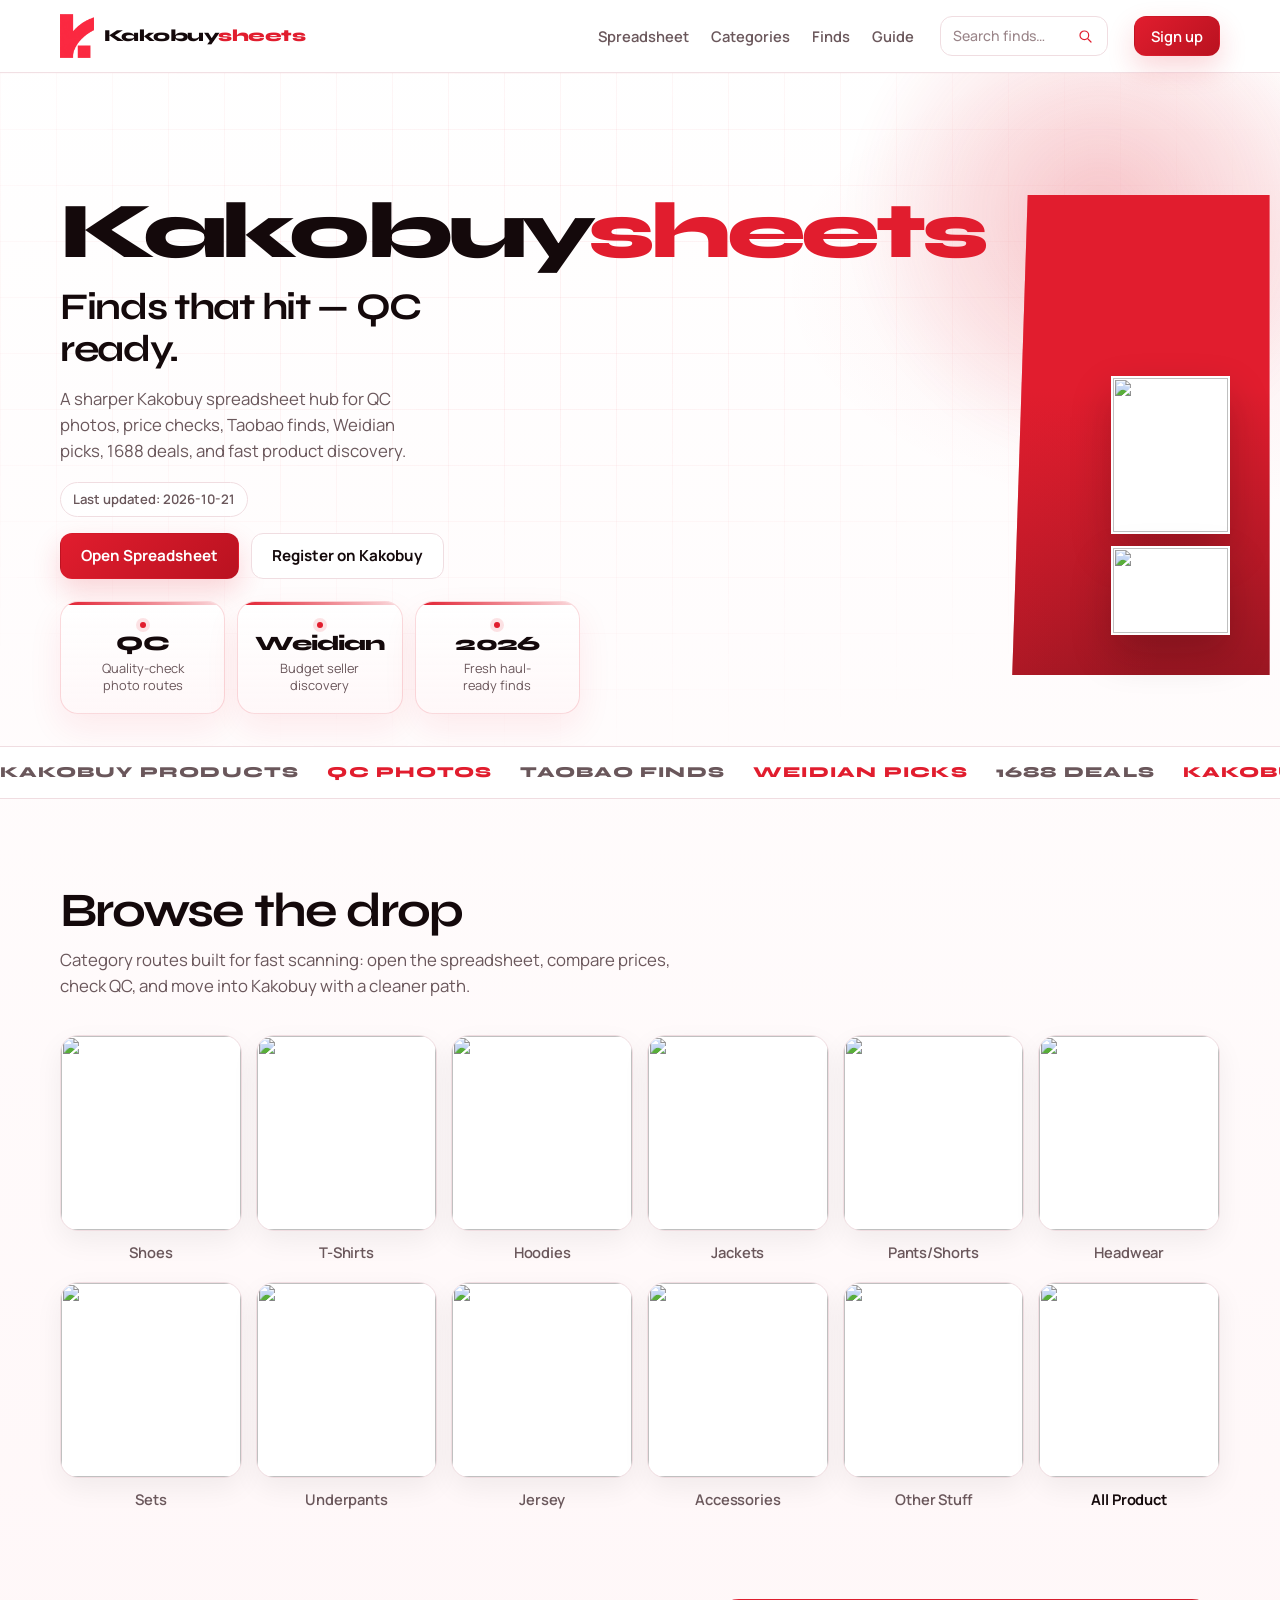
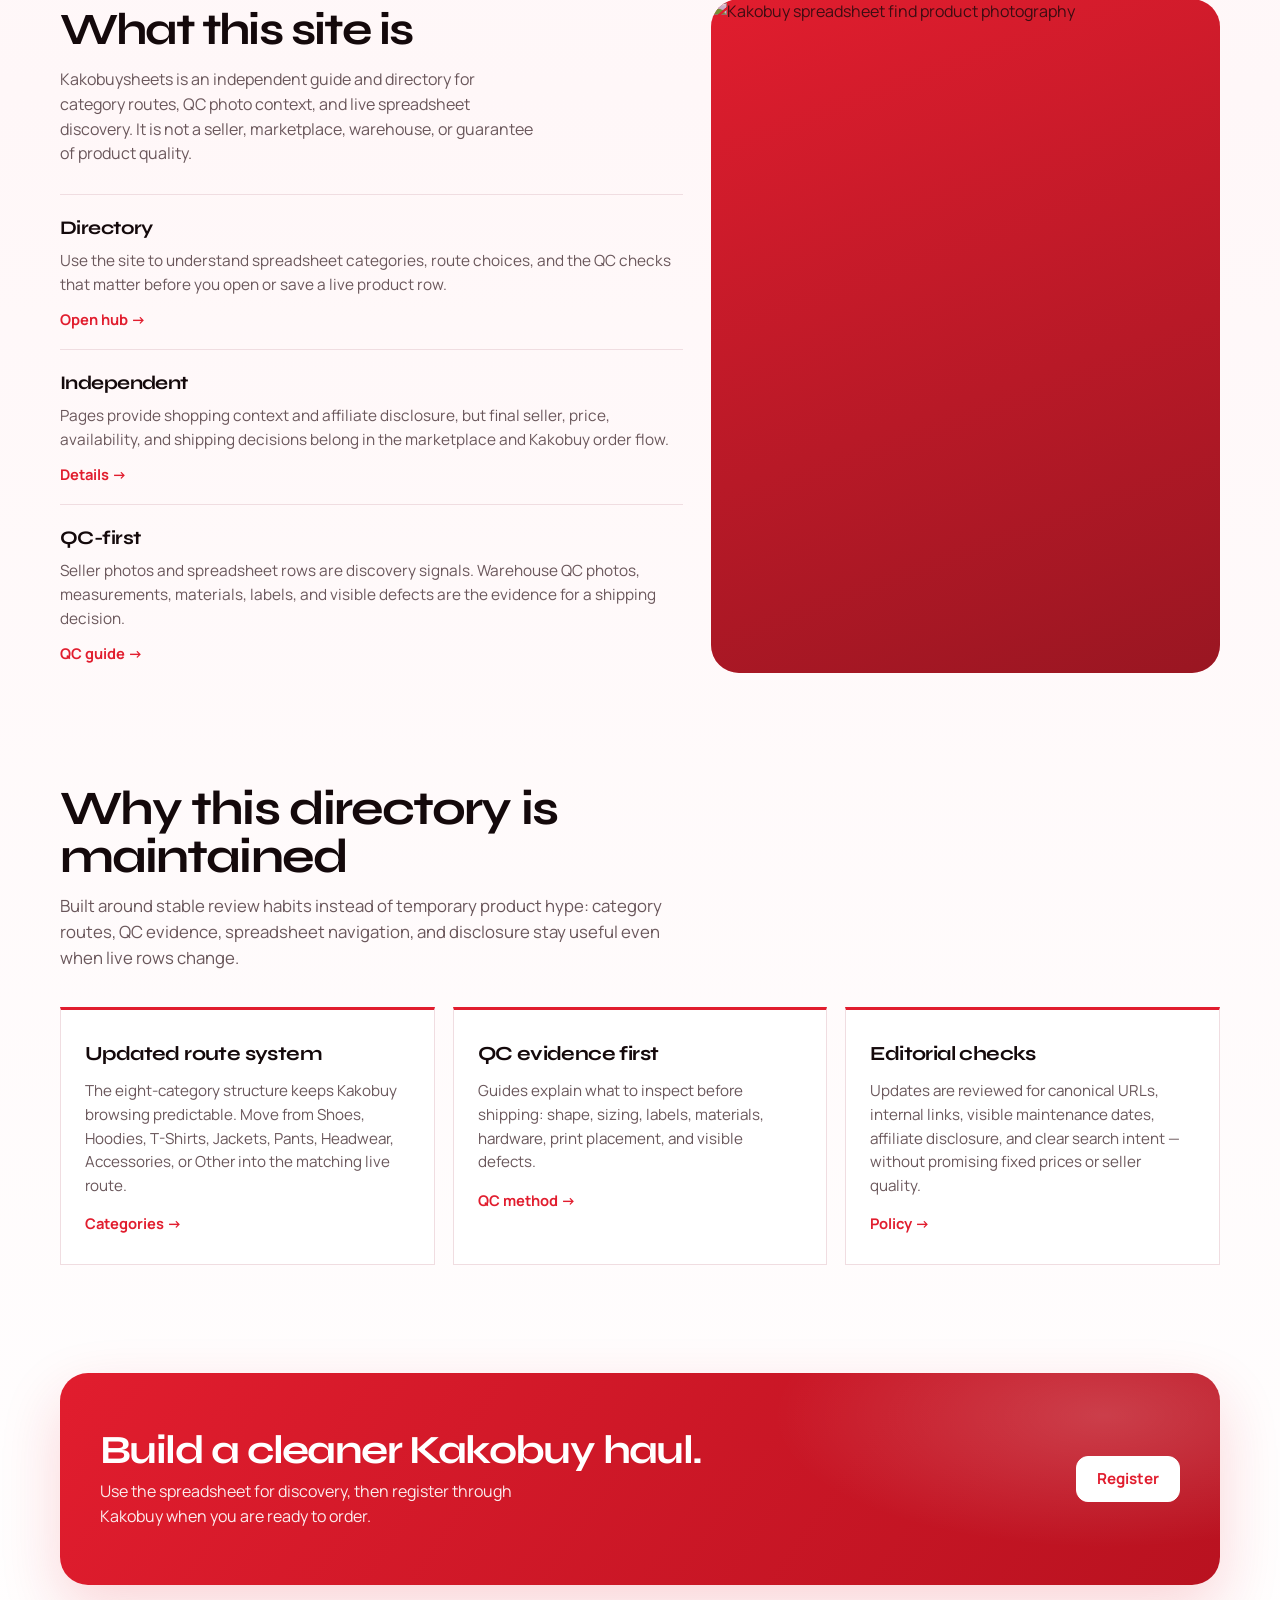
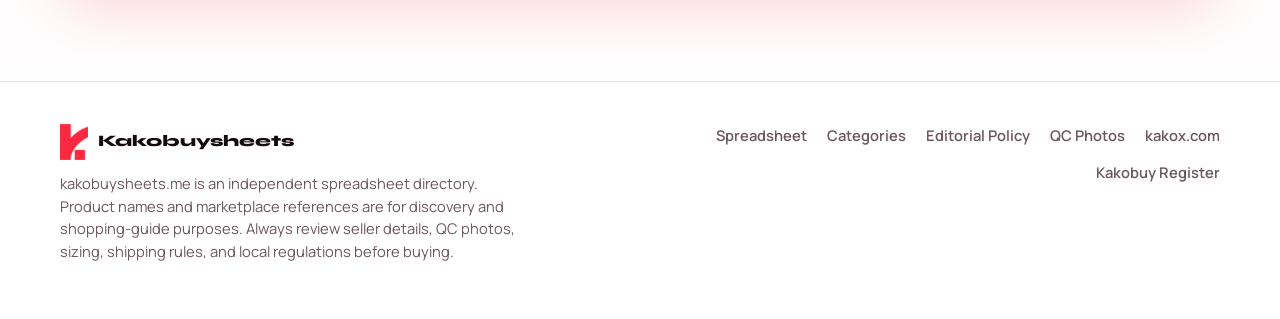
==== index.html @ ffd0eb11 "Add Kakobuysheets.me site with catalog, search, and product pages." ====
<!DOCTYPE html>
<html lang="en">
<head>
  <meta charset="UTF-8" />
  <meta name="viewport" content="width=device-width, initial-scale=1" />
  <title>Kakobuysheets | Kakobuy Spreadsheet Finds 2026</title>
  <meta name="description" content="Kakobuysheets.me — a white-and-red Kakobuy spreadsheet hub for QC photos, Taobao finds, Weidian picks, 1688 deals, and fast product discovery." />
  <meta name="robots" content="index, follow, max-image-preview:large" />
  <link rel="canonical" href="https://kakobuysheets.me/" />
  <meta property="og:type" content="website" />
  <meta property="og:site_name" content="Kakobuysheets" />
  <meta property="og:title" content="Kakobuysheets | Kakobuy Spreadsheet Finds 2026" />
  <meta property="og:description" content="Browse Kakobuy spreadsheet categories, QC photo routes, and live finds — then register on Kakobuy to order." />
  <meta property="og:url" content="https://kakobuysheets.me/" />
  <meta property="og:image" content="https://kakobuysheets.me/img/logo-k.png" />
  <meta name="twitter:card" content="summary_large_image" />
  <link rel="icon" href="img/favicon.png" type="image/png" />
  <link rel="preconnect" href="https://fonts.googleapis.com" />
  <link rel="preconnect" href="https://fonts.gstatic.com" crossorigin />
  <link href="https://fonts.googleapis.com/css2?family=Manrope:wght@400;500;600;700;800&family=Syne:wght@700;800&display=swap" rel="stylesheet" />
  <link rel="stylesheet" href="css/style.css?v=15" />
</head>
<body>
  <header class="site-header">
    <div class="wrap header-row">
      <a class="brand" href="/" aria-label="Kakobuysheets home">
        <img src="img/logo-k-transparent.png" alt="" width="34" height="44" />
        <span class="brand-name">Kakobuy<span>sheets</span></span>
      </a>
      <button class="menu-toggle" type="button" aria-label="Open menu" aria-expanded="false" id="menu-toggle">
        <span></span><span></span><span></span>
      </button>
      <nav class="nav" id="site-nav" aria-label="Primary navigation">
        <a href="finds/">Spreadsheet</a>
        <a href="#categories">Categories</a>
        <a href="finds/">Finds</a>
        <a href="guide.html">Guide</a>
                <button type="button" class="nav-search" data-open-search aria-label="Open search">
          <span class="nav-search-ph">Search finds…</span>
          <span class="nav-search-ico" aria-hidden="true">
            <svg width="16" height="16" viewBox="0 0 24 24" fill="none"><circle cx="11" cy="11" r="6.5" stroke="currentColor" stroke-width="1.8"/><path d="M16.5 16.5 21 21" stroke="currentColor" stroke-width="1.8" stroke-linecap="round"/></svg>
          </span>
        </button>
        <a class="btn btn-solid nav-cta" href="https://ikako.vip/r/9v88f" target="_blank" rel="noopener">Sign up</a>
      </nav>
    </div>
  </header>

  <main>
    <section class="hero" id="spreadsheet">
      <div class="hero-grid" aria-hidden="true"></div>
      <div class="hero-glow" aria-hidden="true"></div>
      <div class="wrap hero-inner">
        <div class="hero-copy">
          <p class="hero-brand">Kakobuy<em>sheets</em></p>
          <h1>Finds that hit — QC ready.</h1>
          <p class="hero-lede">A sharper Kakobuy spreadsheet hub for QC photos, price checks, Taobao finds, Weidian picks, 1688 deals, and fast product discovery.</p>
          <p class="hero-updated">Last updated: 2026-10-21</p>
          <div class="hero-actions">
            <a class="btn btn-solid" href="finds/">Open Spreadsheet</a>
            <a class="btn btn-ghost" href="https://ikako.vip/r/9v88f" target="_blank" rel="noopener">Register on Kakobuy</a>
          </div>
          <div class="hero-cards">
            <article class="info-card">
              <i class="info-card-mark" aria-hidden="true"></i>
              <strong>QC</strong>
              <span>Quality-check photo routes</span>
            </article>
            <article class="info-card">
              <i class="info-card-mark" aria-hidden="true"></i>
              <strong>Weidian</strong>
              <span>Budget seller discovery</span>
            </article>
            <article class="info-card">
              <i class="info-card-mark" aria-hidden="true"></i>
              <strong>2026</strong>
              <span>Fresh haul-ready finds</span>
            </article>
          </div>
        </div>
        <div class="hero-visual" aria-hidden="true">
          <div class="hero-plane">
            <img src="https://cdn.jsdelivr.net/gh/qjy0126/kakobuysheetlink@main/img/products/1000768647930.webp" alt="" loading="eager" />
          </div>
          <div class="hero-stack">
            <figure>
              <img src="https://cdn.jsdelivr.net/gh/qjy0126/kakobuysheetlink@main/img/products/1000897580384.webp" alt="" loading="eager" />
            </figure>
            <figure>
              <img src="https://cdn.jsdelivr.net/gh/qjy0126/kakobuysheetlink@main/img/products/1000996015416.webp" alt="" loading="lazy" />
            </figure>
          </div>
        </div>
      </div>
    </section>

    <div class="marquee" aria-hidden="true">
      <div class="marquee-track">
        <span>Kakobuy Products</span>
        <strong>QC Photos</strong>
        <span>Taobao Finds</span>
        <strong>Weidian Picks</strong>
        <span>1688 Deals</span>
        <strong>Kakobuy Guide</strong>
        <span>Kakobuy Products</span>
        <strong>QC Photos</strong>
        <span>Taobao Finds</span>
        <strong>Weidian Picks</strong>
        <span>1688 Deals</span>
        <strong>Kakobuy Guide</strong>
      </div>
    </div>

    <section class="section" id="categories">
      <div class="wrap">
        <div class="section-head">
          <h2>Browse the drop</h2>
          <p>Category routes built for fast scanning: open the spreadsheet, compare prices, check QC, and move into Kakobuy with a cleaner path.</p>
        </div>
        <div class="cat-grid">
          <a class="cat-tile" href="shoes/">
            <span class="cat-thumb"><img src="https://cdn.jsdelivr.net/gh/qjy0126/kakobuysheetlink@main/img/products/7652933295.webp" alt="" loading="lazy" /></span>
            <span class="cat-label">Shoes</span>
          </a>
          <a class="cat-tile" href="https://kakox.com/" target="_blank" rel="noopener">
            <span class="cat-thumb"><img src="https://cdn.jsdelivr.net/gh/qjy0126/kakobuysheetlink@main/img/products/7758836739.webp" alt="" loading="lazy" /></span>
            <span class="cat-label">T-Shirts</span>
          </a>
          <a class="cat-tile" href="https://kakox.com/" target="_blank" rel="noopener">
            <span class="cat-thumb"><img src="https://cdn.jsdelivr.net/gh/qjy0126/kakobuysheetlink@main/img/products/7769976357.webp" alt="" loading="lazy" /></span>
            <span class="cat-label">Hoodies</span>
          </a>
          <a class="cat-tile" href="https://kakox.com/" target="_blank" rel="noopener">
            <span class="cat-thumb"><img src="https://cdn.jsdelivr.net/gh/qjy0126/kakobuysheetlink@main/img/products/7769942627.webp" alt="" loading="lazy" /></span>
            <span class="cat-label">Jackets</span>
          </a>
          <a class="cat-tile" href="https://kakox.com/" target="_blank" rel="noopener">
            <span class="cat-thumb"><img src="https://cdn.jsdelivr.net/gh/qjy0126/kakobuysheetlink@main/img/products/7761875477.webp" alt="" loading="lazy" /></span>
            <span class="cat-label">Pants/Shorts</span>
          </a>
          <a class="cat-tile" href="https://kakox.com/" target="_blank" rel="noopener">
            <span class="cat-thumb"><img src="https://cdn.jsdelivr.net/gh/qjy0126/kakobuysheetlink@main/img/products/7769887549.webp" alt="" loading="lazy" /></span>
            <span class="cat-label">Headwear</span>
          </a>
          <a class="cat-tile" href="https://kakox.com/" target="_blank" rel="noopener">
            <span class="cat-thumb"><img src="https://cdn.jsdelivr.net/gh/qjy0126/kakobuysheetlink@main/img/products/7758909715.webp" alt="" loading="lazy" /></span>
            <span class="cat-label">Sets</span>
          </a>
          <a class="cat-tile" href="https://kakox.com/" target="_blank" rel="noopener">
            <span class="cat-thumb"><img src="https://cdn.jsdelivr.net/gh/qjy0126/kakobuysheetlink@main/img/products/7873919895.webp" alt="" loading="lazy" /></span>
            <span class="cat-label">Underpants</span>
          </a>
          <a class="cat-tile" href="https://kakox.com/" target="_blank" rel="noopener">
            <span class="cat-thumb"><img src="https://cdn.jsdelivr.net/gh/qjy0126/kakobuysheetlink@main/img/products/7772857134.webp" alt="" loading="lazy" /></span>
            <span class="cat-label">Jersey</span>
          </a>
          <a class="cat-tile" href="https://kakox.com/" target="_blank" rel="noopener">
            <span class="cat-thumb"><img src="https://cdn.jsdelivr.net/gh/qjy0126/kakobuysheetlink@main/img/products/7773007666.webp" alt="" loading="lazy" /></span>
            <span class="cat-label">Accessories</span>
          </a>
          <a class="cat-tile" href="https://kakox.com/" target="_blank" rel="noopener">
            <span class="cat-thumb"><img src="https://cdn.jsdelivr.net/gh/qjy0126/kakobuysheetlink@main/img/products/7770013729.webp" alt="" loading="lazy" /></span>
            <span class="cat-label">Other Stuff</span>
          </a>
          <a class="cat-tile is-all" href="finds/">
            <span class="cat-thumb"><img src="https://cdn.jsdelivr.net/gh/qjy0126/kakobuysheetlink@main/img/products/7784475023.webp" alt="" loading="lazy" /></span>
            <span class="cat-label">All Product</span>
          </a>
        </div>
      </div>
    </section>

    <section class="section" id="finds" style="padding-top:0">
      <div class="wrap split-panel">
        <div class="panel-copy">
          <h2>What this site is</h2>
          <p>Kakobuysheets is an independent guide and directory for category routes, QC photo context, and live spreadsheet discovery. It is not a seller, marketplace, warehouse, or guarantee of product quality.</p>
          <div class="feature-list">
            <article>
              <h3>Directory</h3>
              <p>Use the site to understand spreadsheet categories, route choices, and the QC checks that matter before you open or save a live product row.</p>
              <a href="#categories">Open hub →</a>
            </article>
            <article>
              <h3>Independent</h3>
              <p>Pages provide shopping context and affiliate disclosure, but final seller, price, availability, and shipping decisions belong in the marketplace and Kakobuy order flow.</p>
              <a href="guide.html">Details →</a>
            </article>
            <article>
              <h3>QC-first</h3>
              <p>Seller photos and spreadsheet rows are discovery signals. Warehouse QC photos, measurements, materials, labels, and visible defects are the evidence for a shipping decision.</p>
              <a href="guide.html#qc">QC guide →</a>
            </article>
          </div>
        </div>
        <div class="panel-visual">
          <img src="https://cdn.jsdelivr.net/gh/qjy0126/kakobuysheetlink@main/img/products/1004332105556.webp" alt="Kakobuy spreadsheet find product photography" loading="lazy" />
        </div>
      </div>
    </section>

    <section class="section" style="padding-top:24px">
      <div class="wrap">
        <div class="section-head">
          <h2>Why this directory is maintained</h2>
          <p>Built around stable review habits instead of temporary product hype: category routes, QC evidence, spreadsheet navigation, and disclosure stay useful even when live rows change.</p>
        </div>
        <div class="reason-grid">
          <article class="reason">
            <h3>Updated route system</h3>
            <p>The eight-category structure keeps Kakobuy browsing predictable. Move from Shoes, Hoodies, T-Shirts, Jackets, Pants, Headwear, Accessories, or Other into the matching live route.</p>
            <a href="#categories">Categories →</a>
          </article>
          <article class="reason">
            <h3>QC evidence first</h3>
            <p>Guides explain what to inspect before shipping: shape, sizing, labels, materials, hardware, print placement, and visible defects.</p>
            <a href="guide.html#qc">QC method →</a>
          </article>
          <article class="reason">
            <h3>Editorial checks</h3>
            <p>Updates are reviewed for canonical URLs, internal links, visible maintenance dates, affiliate disclosure, and clear search intent — without promising fixed prices or seller quality.</p>
            <a href="policy.html">Policy →</a>
          </article>
        </div>
      </div>
    </section>

    <div class="wrap">
      <section class="cta-band">
        <div>
          <h2>Build a cleaner Kakobuy haul.</h2>
          <p>Use the spreadsheet for discovery, then register through Kakobuy when you are ready to order.</p>
        </div>
        <a class="btn btn-ghost" href="https://ikako.vip/r/9v88f" target="_blank" rel="noopener">Register</a>
      </section>
    </div>
  </main>

  <footer class="site-footer">
    <div class="wrap footer-row">
      <div>
        <a class="footer-brand" href="/">
          <img src="img/logo-k-transparent.png" alt="" width="28" height="36" />
          <span>Kakobuysheets</span>
        </a>
        <p>kakobuysheets.me is an independent spreadsheet directory. Product names and marketplace references are for discovery and shopping-guide purposes. Always review seller details, QC photos, sizing, shipping rules, and local regulations before buying.</p>
      </div>
      <nav class="footer-links" aria-label="Footer">
        <a href="finds/">Spreadsheet</a>
        <a href="#categories">Categories</a>
        <a href="policy.html">Editorial Policy</a>
        <a href="guide.html">QC Photos</a>
        <a href="https://kakox.com/" target="_blank" rel="noopener">kakox.com</a>
        <a href="https://ikako.vip/r/9v88f" target="_blank" rel="noopener">Kakobuy Register</a>
      </nav>
    </div>
  </footer>

  <script src="js/main.js?v=2"></script>
</body>
</html>
---- css/style.css ----
:root {
  --bg: #ffffff;
  --bg-soft: #fff7f8;
  --ink: #14090b;
  --muted: #6a575b;
  --line: #f0dde1;
  --red: #e11d2e;
  --red-deep: #b91220;
  --red-soft: #fff0f2;
  --red-glow: rgba(225, 29, 46, 0.18);
  --blue: #fb2941;
  --blue-deep: #d91b33;
  --shadow: 0 20px 50px rgba(20, 9, 11, 0.08);
  --max: 1160px;
  --radius: 18px;
  --font-display: "Syne", ui-sans-serif, system-ui, sans-serif;
  --font-body: "Manrope", ui-sans-serif, system-ui, sans-serif;
}

*,
*::before,
*::after { box-sizing: border-box; }

html { scroll-behavior: smooth; }

body {
  margin: 0;
  font-family: var(--font-body);
  color: var(--ink);
  background:
    radial-gradient(900px 480px at 12% -10%, rgba(225, 29, 46, 0.12), transparent 60%),
    radial-gradient(720px 420px at 92% 8%, rgba(225, 29, 46, 0.08), transparent 55%),
    linear-gradient(180deg, #ffffff 0%, var(--bg-soft) 48%, #ffffff 100%);
  line-height: 1.55;
  min-height: 100vh;
}

img { max-width: 100%; display: block; }
a { color: inherit; text-decoration: none; }
button { font: inherit; cursor: pointer; }

.wrap {
  width: min(var(--max), calc(100% - 40px));
  margin: 0 auto;
}

/* Header */
.site-header {
  position: sticky;
  top: 0;
  z-index: 50;
  background: rgba(255, 255, 255, 0.86);
  backdrop-filter: blur(16px);
  border-bottom: 1px solid rgba(240, 221, 225, 0.9);
}

.header-row {
  display: flex;
  align-items: center;
  gap: 20px;
  min-height: 72px;
}

.brand {
  position: relative;
  z-index: 2;
  display: flex;
  align-items: center;
  gap: 10px;
  flex: 0 0 auto;
  cursor: pointer;
}

.brand img {
  width: 34px;
  height: 44px;
  object-fit: contain;
}

.brand-name {
  font-family: var(--font-display);
  font-weight: 800;
  font-size: 1.05rem;
  letter-spacing: -0.03em;
  line-height: 1.1;
}

.brand-name span {
  color: var(--red);
}

.nav {
  display: flex;
  align-items: center;
  gap: 22px;
  margin-left: auto;
}

.nav a {
  font-size: 0.92rem;
  font-weight: 600;
  color: var(--muted);
  transition: color 0.2s ease;
}

.nav a:hover { color: var(--ink); }

.btn {
  display: inline-flex;
  align-items: center;
  justify-content: center;
  gap: 8px;
  min-height: 46px;
  padding: 0 20px;
  border-radius: 12px;
  border: 1.5px solid transparent;
  font-weight: 700;
  font-size: 0.95rem;
  transition: transform 0.2s ease, background 0.2s ease, color 0.2s ease, box-shadow 0.2s ease;
}

.btn:hover { transform: translateY(-1px); }

.btn-solid {
  background: linear-gradient(135deg, var(--red) 0%, var(--red-deep) 100%);
  color: #fff;
  box-shadow: 0 12px 28px var(--red-glow);
}

.btn-solid:hover {
  box-shadow: 0 16px 34px rgba(225, 29, 46, 0.28);
}

.btn-ghost {
  background: #fff;
  border-color: var(--line);
  color: var(--ink);
}

.btn-ghost:hover {
  border-color: var(--red);
  color: var(--red);
}

.nav-cta {
  margin-left: 4px;
  min-height: 40px;
  padding: 0 16px;
  font-size: 0.88rem;
  color: #fff !important;
}

.nav-search {
  display: flex;
  align-items: center;
  justify-content: space-between;
  gap: 8px;
  min-width: 168px;
  max-width: 220px;
  height: 40px;
  margin-left: 4px;
  padding: 0 8px 0 12px;
  border: 1.5px solid var(--line);
  border-radius: 12px;
  background: #fff;
  color: #9a8589;
  font: inherit;
  cursor: pointer;
  transition: border-color 0.2s ease, box-shadow 0.2s ease;
}

.nav-search:hover,
.nav-search:focus-visible {
  border-color: rgba(251, 41, 65, 0.45);
  box-shadow: 0 0 0 3px rgba(251, 41, 65, 0.1);
  outline: 0;
}

.nav-search-ph {
  font-size: 0.88rem;
  font-weight: 500;
  white-space: nowrap;
  overflow: hidden;
  text-overflow: ellipsis;
}

.nav-search-ico {
  display: grid;
  place-items: center;
  width: 28px;
  height: 28px;
  color: var(--red);
  flex: 0 0 auto;
}

/* Search modal */
body.search-open {
  overflow: hidden;
}

.search-modal {
  position: fixed;
  inset: 0;
  z-index: 80;
  display: grid;
  place-items: start center;
  padding: 10vh 16px 24px;
}

.search-modal[hidden] {
  display: none !important;
}

.search-modal-backdrop {
  position: absolute;
  inset: 0;
  background: rgba(20, 9, 11, 0.42);
  backdrop-filter: blur(6px);
}

.search-modal-panel {
  position: relative;
  z-index: 1;
  width: min(720px, 100%);
  padding: 22px;
  border-radius: 24px;
  background: #fff;
  border: 1px solid var(--line);
  box-shadow: 0 28px 80px rgba(20, 9, 11, 0.18);
  animation: riseIn 0.22s ease both;
}

.search-modal-form {
  margin: 0 0 22px;
}

.search-modal-field {
  display: flex;
  align-items: center;
  gap: 10px;
  min-height: 54px;
  padding: 0 10px 0 16px;
  border-radius: 999px;
  background: #fff5f6;
  border: 1px solid rgba(251, 41, 65, 0.14);
}

.search-modal-field svg {
  flex: 0 0 auto;
  color: var(--red);
}

.search-modal-field input {
  flex: 1;
  min-width: 0;
  border: 0;
  outline: 0;
  background: transparent;
  font-size: 1rem;
  color: var(--ink);
}

.search-modal-field input::placeholder {
  color: #9a8589;
}

.search-esc {
  flex: 0 0 auto;
  min-height: 34px;
  padding: 0 12px;
  border: 0;
  border-radius: 999px;
  background: #fff;
  color: var(--red);
  font-size: 0.78rem;
  font-weight: 800;
  letter-spacing: 0.04em;
  box-shadow: 0 4px 14px rgba(20, 9, 11, 0.06);
}

.search-modal-section + .search-modal-section {
  margin-top: 22px;
}

.search-modal-label {
  margin: 0 0 12px;
  color: #9a8589;
  font-size: 0.72rem;
  font-weight: 800;
  letter-spacing: 0.1em;
  text-transform: uppercase;
}

.search-popular {
  display: flex;
  flex-wrap: wrap;
  gap: 10px 16px;
}

.search-popular a {
  font-weight: 800;
  color: var(--ink);
  font-size: 0.98rem;
}

.search-popular a:hover,
.search-popular a:nth-child(5) {
  color: var(--red);
}

.search-cats {
  display: grid;
  grid-template-columns: repeat(2, minmax(0, 1fr));
  gap: 10px 18px;
}

.search-cats a {
  display: flex;
  align-items: center;
  gap: 12px;
  font-weight: 700;
  color: var(--ink);
}

.search-cats a:hover {
  color: var(--red);
}

.search-cat-ico {
  width: 42px;
  height: 42px;
  border-radius: 12px;
  background: var(--red-soft);
  border: 1px solid rgba(251, 41, 65, 0.12);
  position: relative;
}

.search-cat-ico::before {
  content: "";
  position: absolute;
  inset: 13px;
  border-radius: 4px;
  border: 1.6px solid var(--red);
}

@media (max-width: 720px) {
  .search-modal {
    padding: 12vh 12px 16px;
  }

  .search-modal-panel {
    padding: 16px;
    border-radius: 20px;
  }

  .search-cats {
    grid-template-columns: 1fr;
  }
}

.menu-toggle {
  display: none;
  margin-left: auto;
  width: 42px;
  height: 42px;
  border: 1px solid var(--line);
  border-radius: 12px;
  background: #fff;
  align-items: center;
  justify-content: center;
  flex-direction: column;
  gap: 5px;
}

.menu-toggle span {
  width: 18px;
  height: 2px;
  background: var(--ink);
  border-radius: 2px;
}

/* Hero — one composition, full-bleed visual */
.hero {
  position: relative;
  min-height: auto;
  overflow: hidden;
  isolation: isolate;
}

.hero-grid {
  position: absolute;
  inset: 0;
  background-image:
    linear-gradient(rgba(225, 29, 46, 0.05) 1px, transparent 1px),
    linear-gradient(90deg, rgba(225, 29, 46, 0.05) 1px, transparent 1px);
  background-size: 56px 56px;
  mask-image: radial-gradient(ellipse at 40% 30%, #000 20%, transparent 75%);
  pointer-events: none;
  z-index: 0;
}

.hero-glow {
  position: absolute;
  width: 520px;
  height: 520px;
  border-radius: 50%;
  background: radial-gradient(circle, rgba(225, 29, 46, 0.22), transparent 68%);
  filter: blur(10px);
  top: -120px;
  right: -80px;
  z-index: 0;
  animation: glowPulse 7s ease-in-out infinite;
}

.hero-inner {
  position: relative;
  z-index: 1;
  display: grid;
  grid-template-columns: 1.05fr 0.95fr;
  gap: 28px;
  align-items: start;
  min-height: auto;
  padding: 122px 0 32px;
}

.hero-copy {
  padding-bottom: 0;
  animation: riseIn 0.8s ease both;
}

.hero-brand {
  font-family: var(--font-display);
  font-weight: 800;
  font-size: clamp(2.6rem, 6.2vw, 5rem);
  letter-spacing: -0.055em;
  line-height: 0.92;
  margin: 0 0 18px;
}

.hero-brand em {
  font-style: normal;
  color: var(--red);
}

.hero h1 {
  margin: 0 0 16px;
  font-family: var(--font-display);
  font-size: clamp(1.55rem, 3.2vw, 2.35rem);
  font-weight: 700;
  letter-spacing: -0.035em;
  line-height: 1.12;
  max-width: 14ch;
}

.hero-lede {
  margin: 0 0 18px;
  max-width: 38ch;
  color: var(--muted);
  font-size: 1.05rem;
}

.hero-updated {
  display: inline-flex;
  align-items: center;
  margin: 0 0 16px;
  padding: 6px 12px;
  border-radius: 999px;
  border: 1px solid var(--line);
  background: rgba(255, 255, 255, 0.72);
  backdrop-filter: blur(10px);
  color: var(--muted);
  font-size: 0.82rem;
  font-weight: 600;
}

.hero-actions {
  display: flex;
  flex-wrap: wrap;
  gap: 12px;
}

.hero-cards {
  display: grid;
  grid-template-columns: repeat(3, minmax(0, 1fr));
  gap: 12px;
  margin-top: 22px;
  max-width: 520px;
}

.info-card {
  position: relative;
  display: grid;
  gap: 6px;
  justify-items: center;
  align-content: center;
  min-height: 104px;
  padding: 20px 14px 18px;
  text-align: center;
  border-radius: 18px;
  border: 1px solid rgba(225, 29, 46, 0.16);
  background:
    linear-gradient(180deg, rgba(255, 255, 255, 0.96) 0%, rgba(255, 247, 248, 0.9) 100%);
  backdrop-filter: blur(16px);
  box-shadow:
    0 1px 0 rgba(255, 255, 255, 0.9) inset,
    0 14px 34px rgba(225, 29, 46, 0.08);
  overflow: hidden;
  transition: transform 0.25s ease, border-color 0.25s ease, box-shadow 0.25s ease;
}

.info-card::before {
  content: "";
  position: absolute;
  inset: 0 0 auto;
  height: 3px;
  background: linear-gradient(90deg, var(--red), rgba(225, 29, 46, 0.15));
}

.info-card:hover {
  transform: translateY(-3px);
  border-color: rgba(225, 29, 46, 0.38);
  box-shadow:
    0 1px 0 rgba(255, 255, 255, 0.95) inset,
    0 18px 40px rgba(225, 29, 46, 0.14);
}

.info-card-mark {
  width: 6px;
  height: 6px;
  border-radius: 50%;
  background: var(--red);
  box-shadow: 0 0 0 4px rgba(225, 29, 46, 0.12);
}

.info-card strong {
  font-family: var(--font-display);
  font-size: 1.28rem;
  font-weight: 800;
  letter-spacing: -0.04em;
  color: var(--ink);
  line-height: 1;
}

.info-card span {
  max-width: 12ch;
  font-size: 0.8rem;
  line-height: 1.35;
  color: var(--muted);
}

.hero-visual {
  position: relative;
  min-height: 480px;
  margin-right: calc((100vw - min(var(--max), 100vw - 40px)) / -2);
  animation: riseIn 1s ease 0.12s both;
}

.hero-plane {
  position: absolute;
  inset: 0;
  overflow: hidden;
  clip-path: polygon(6% 0, 100% 0, 100% 100%, 0 100%);
  background: #e11d2e;
}

.hero-plane > img {
  width: 100%;
  height: 100%;
  object-fit: cover;
  opacity: 0.88;
  transform: scale(1.04);
}

.hero-plane::after {
  content: "";
  position: absolute;
  inset: 0;
  background:
    linear-gradient(105deg, rgba(225, 29, 46, 0.55) 0%, rgba(225, 29, 46, 0.2) 42%, transparent 70%),
    linear-gradient(180deg, transparent 40%, rgba(20, 9, 11, 0.35));
}

.hero-stack {
  position: absolute;
  right: 40px;
  bottom: 40px;
  width: min(46%, 280px);
  display: grid;
  gap: 12px;
  z-index: 1;
}

.hero-stack figure {
  margin: 0;
  overflow: hidden;
  border: 2px solid rgba(255, 255, 255, 0.85);
  box-shadow: 0 18px 40px rgba(20, 9, 11, 0.22);
  background: #fff;
  aspect-ratio: 4 / 3;
}

.hero-stack figure:first-child {
  aspect-ratio: 3 / 4;
}

.hero-stack img {
  width: 100%;
  height: 100%;
  object-fit: cover;
  transition: transform 0.6s ease;
}

.hero-stack figure:hover img {
  transform: scale(1.05);
}

/* Marquee */
.marquee {
  border-block: 1px solid var(--line);
  background: #fff;
  overflow: hidden;
  padding: 14px 0;
}

.marquee-track {
  display: flex;
  width: max-content;
  gap: 28px;
  animation: marquee 28s linear infinite;
  font-family: var(--font-display);
  font-weight: 800;
  font-size: 0.95rem;
  letter-spacing: 0.08em;
  text-transform: uppercase;
  white-space: nowrap;
}

.marquee-track span {
  color: var(--muted);
}

.marquee-track strong {
  color: var(--red);
  font-weight: 800;
}

/* Sections */
.section {
  padding: 88px 0;
}

.section-head {
  max-width: 640px;
  margin-bottom: 36px;
}

.section-head h2 {
  margin: 0 0 12px;
  font-family: var(--font-display);
  font-size: clamp(1.9rem, 4vw, 3rem);
  letter-spacing: -0.04em;
  line-height: 1;
}

.section-head p {
  margin: 0;
  color: var(--muted);
  font-size: 1.05rem;
}

.cat-grid {
  display: grid;
  grid-template-columns: repeat(6, minmax(0, 1fr));
  gap: 18px 14px;
}

.cat-tile {
  display: grid;
  gap: 10px;
  justify-items: center;
  text-align: center;
  transition: transform 0.22s ease;
}

.cat-tile:hover {
  transform: translateY(-4px);
}

.cat-thumb {
  display: block;
  width: 100%;
  aspect-ratio: 1 / 1.08;
  overflow: hidden;
  border-radius: 18px;
  background: #fff;
  border: 1px solid var(--line);
  box-shadow: 0 10px 28px rgba(20, 9, 11, 0.06);
  transition: border-color 0.22s ease, box-shadow 0.22s ease;
}

.cat-tile:hover .cat-thumb {
  border-color: rgba(225, 29, 46, 0.35);
  box-shadow: 0 16px 36px rgba(225, 29, 46, 0.12);
}

.cat-thumb img {
  width: 100%;
  height: 100%;
  object-fit: cover;
  transition: transform 0.45s ease;
}

.cat-tile:hover .cat-thumb img {
  transform: scale(1.05);
}

.cat-label {
  font-size: 0.92rem;
  font-weight: 600;
  color: var(--muted);
  letter-spacing: -0.01em;
}

.cat-tile:hover .cat-label,
.cat-tile.is-all .cat-label {
  color: var(--ink);
  font-weight: 700;
}

/* Shop / shoes category — figure-1 card style */
.shop-hero {
  padding: 36px 0 8px;
}

.shop-crumb {
  margin: 0 0 10px;
  color: var(--muted);
  font-size: 0.9rem;
}

.shop-crumb a:hover { color: var(--red); }

.shop-hero h1 {
  margin: 0 0 8px;
  font-family: var(--font-display);
  font-size: clamp(2rem, 4vw, 3rem);
  letter-spacing: -0.04em;
}

.shop-hero p {
  margin: 0;
  max-width: 52ch;
  color: var(--muted);
}

.shop-section { padding-top: 24px; }

.shop-top {
  display: flex;
  align-items: center;
  justify-content: space-between;
  gap: 16px;
  flex-wrap: wrap;
  margin-bottom: 18px;
  color: var(--muted);
  font-size: 0.92rem;
}

.shop-filters {
  display: flex;
  flex-wrap: wrap;
  gap: 8px;
}

.shop-filters button {
  min-height: 34px;
  padding: 0 12px;
  border-radius: 999px;
  border: 1px solid var(--line);
  background: #fff;
  color: var(--muted);
  font-size: 0.82rem;
  font-weight: 700;
  transition: border-color 0.2s ease, color 0.2s ease, background 0.2s ease;
}

.shop-filters button:hover,
.shop-filters button.is-on {
  border-color: rgba(251, 41, 65, 0.35);
  color: var(--red);
  background: var(--red-soft);
}

.shop-empty {
  grid-column: 1 / -1;
  margin: 12px 0;
  color: var(--muted);
}

.shop-grid {
  display: grid;
  grid-template-columns: repeat(4, minmax(0, 1fr));
  gap: 16px;
}

.shop-card {
  display: grid;
  grid-template-rows: auto 1fr;
  background: #fff;
  border: 1px solid var(--line);
  border-radius: 16px;
  overflow: hidden;
  box-shadow: 0 10px 28px rgba(20, 9, 11, 0.05);
  transition: transform 0.22s ease, box-shadow 0.22s ease, border-color 0.22s ease;
}

.shop-card:hover {
  transform: translateY(-3px);
  border-color: rgba(251, 41, 65, 0.28);
  box-shadow: 0 18px 40px rgba(20, 9, 11, 0.08);
}

.shop-media {
  position: relative;
  display: block;
  aspect-ratio: 1 / 1;
  background: #f4f4f5;
  overflow: hidden;
}

.shop-media img {
  width: 100%;
  height: 100%;
  object-fit: cover;
  transition: transform 0.45s ease;
}

.shop-card:hover .shop-media img {
  transform: scale(1.04);
}

.shop-badge {
  position: absolute;
  top: 10px;
  left: 10px;
  z-index: 1;
  display: inline-flex;
  align-items: center;
  gap: 4px;
  padding: 5px 9px;
  border-radius: 999px;
  background: var(--red);
  color: #fff;
  font-size: 0.68rem;
  font-weight: 800;
  letter-spacing: 0.04em;
  text-transform: uppercase;
  box-shadow: 0 8px 18px rgba(225, 29, 46, 0.28);
}

.shop-body {
  display: grid;
  gap: 10px;
  padding: 14px 14px 16px;
  align-content: start;
}

.shop-title {
  margin: 0;
  font-size: 0.95rem;
  font-weight: 800;
  letter-spacing: 0.01em;
  text-transform: uppercase;
  line-height: 1.25;
  display: -webkit-box;
  -webkit-line-clamp: 2;
  -webkit-box-orient: vertical;
  overflow: hidden;
  min-height: 2.5em;
}

.shop-title a:hover { color: var(--red); }

/* Product detail */
.item-page {
  padding: 28px 0 8px;
}

.item-layout {
  display: grid;
  grid-template-columns: 1.05fr 0.95fr;
  gap: 36px;
  align-items: start;
  margin-top: 18px;
}

.item-gallery {
  position: relative;
  border-radius: 22px;
  overflow: hidden;
  border: 1px solid var(--line);
  background: #f6f6f7;
  box-shadow: var(--shadow);
  aspect-ratio: 1 / 1;
}

.item-gallery img {
  width: 100%;
  height: 100%;
  object-fit: cover;
}

.item-gallery .shop-badge {
  top: 16px;
  left: 16px;
}

.item-info h1 {
  margin: 0 0 12px;
  font-family: var(--font-display);
  font-size: clamp(1.6rem, 3.2vw, 2.4rem);
  letter-spacing: -0.04em;
  line-height: 1.08;
  text-transform: uppercase;
}

.item-lede {
  margin: 0 0 18px;
  color: var(--muted);
  max-width: 42ch;
}

.item-tags {
  display: flex;
  flex-wrap: wrap;
  gap: 8px;
  margin-bottom: 14px;
}

.tag {
  display: inline-flex;
  align-items: center;
  min-height: 28px;
  padding: 0 10px;
  border-radius: 999px;
  border: 1px solid var(--line);
  background: #fff;
  color: var(--muted);
  font-size: 0.78rem;
  font-weight: 700;
}

.tag-qc,
.tag-hot {
  border-color: rgba(251, 41, 65, 0.28);
  background: var(--red-soft);
  color: var(--red);
}

.item-price-row {
  margin: 0 0 18px;
}

.item-price-row .shop-price b {
  font-size: 1.6rem;
}

.item-price-row .shop-price span {
  font-size: 1rem;
}

.item-actions {
  display: flex;
  flex-wrap: wrap;
  gap: 12px;
  margin-bottom: 22px;
}

.item-buy {
  width: auto;
  min-width: 180px;
  padding: 0 22px;
}

.related-section {
  padding-top: 24px;
}

.shop-price {
  margin: 0;
  display: flex;
  flex-wrap: wrap;
  align-items: baseline;
  gap: 6px;
  color: var(--blue);
  line-height: 1.1;
}

.shop-price b {
  font-size: 1.15rem;
  font-weight: 800;
}

.shop-price span {
  font-size: 0.88rem;
  font-weight: 600;
  opacity: 0.85;
}

.shop-buy {
  display: inline-flex;
  align-items: center;
  justify-content: center;
  gap: 8px;
  min-height: 42px;
  width: 100%;
  margin-top: 2px;
  border-radius: 10px;
  background: linear-gradient(135deg, var(--blue) 0%, var(--blue-deep) 100%);
  color: #fff;
  font-weight: 700;
  font-size: 0.92rem;
  box-shadow: 0 10px 22px rgba(251, 41, 65, 0.25);
  transition: filter 0.2s ease, transform 0.2s ease;
}

.shop-buy:hover {
  filter: brightness(1.05);
  transform: translateY(-1px);
}

.split-panel {
  display: grid;
  grid-template-columns: 1.1fr 0.9fr;
  gap: 28px;
  align-items: stretch;
}

.panel-copy {
  padding: 8px 0;
}

.panel-copy h2 {
  margin: 0 0 14px;
  font-family: var(--font-display);
  font-size: clamp(1.9rem, 4vw, 2.8rem);
  letter-spacing: -0.04em;
  line-height: 1.02;
}

.panel-copy > p {
  margin: 0 0 28px;
  color: var(--muted);
  max-width: 48ch;
}

.feature-list {
  display: grid;
  gap: 18px;
}

.feature-list article {
  padding-top: 18px;
  border-top: 1px solid var(--line);
}

.feature-list h3 {
  margin: 0 0 6px;
  font-family: var(--font-display);
  font-size: 1.2rem;
  letter-spacing: -0.03em;
}

.feature-list p {
  margin: 0 0 10px;
  color: var(--muted);
  font-size: 0.96rem;
}

.feature-list a {
  color: var(--red);
  font-weight: 700;
  font-size: 0.92rem;
}

.panel-visual {
  position: relative;
  min-height: 420px;
  border-radius: 28px;
  overflow: hidden;
  background: var(--red);
}

.panel-visual img {
  width: 100%;
  height: 100%;
  object-fit: cover;
  opacity: 0.92;
}

.panel-visual::after {
  content: "";
  position: absolute;
  inset: 0;
  background: linear-gradient(160deg, rgba(225, 29, 46, 0.15), rgba(20, 9, 11, 0.35));
}

.reason-grid {
  display: grid;
  grid-template-columns: repeat(3, 1fr);
  gap: 18px;
}

.reason {
  padding: 28px 24px;
  background: #fff;
  border-top: 3px solid var(--red);
  border-inline: 1px solid var(--line);
  border-bottom: 1px solid var(--line);
}

.reason h3 {
  margin: 0 0 10px;
  font-family: var(--font-display);
  font-size: 1.25rem;
  letter-spacing: -0.03em;
}

.reason p {
  margin: 0 0 14px;
  color: var(--muted);
  font-size: 0.95rem;
}

.reason a {
  color: var(--red);
  font-weight: 700;
  font-size: 0.92rem;
}

.cta-band {
  margin: 20px 0 96px;
  padding: 56px 40px;
  border-radius: 28px;
  background:
    radial-gradient(600px 240px at 90% 20%, rgba(255, 255, 255, 0.18), transparent 55%),
    linear-gradient(125deg, var(--red) 0%, var(--red-deep) 100%);
  color: #fff;
  display: flex;
  align-items: center;
  justify-content: space-between;
  gap: 24px;
  box-shadow: 0 24px 60px var(--red-glow);
}

.cta-band h2 {
  margin: 0 0 8px;
  font-family: var(--font-display);
  font-size: clamp(1.7rem, 3.5vw, 2.5rem);
  letter-spacing: -0.04em;
  line-height: 1.05;
}

.cta-band p {
  margin: 0;
  opacity: 0.92;
  max-width: 42ch;
}

.cta-band .btn-ghost {
  background: #fff;
  border-color: #fff;
  color: var(--red);
}

.site-footer {
  border-top: 1px solid var(--line);
  padding: 42px 0 56px;
  background: #fff;
}

.footer-row {
  display: grid;
  grid-template-columns: 1.2fr 1fr;
  gap: 28px;
  align-items: start;
}

.footer-brand {
  display: flex;
  align-items: center;
  gap: 10px;
  margin-bottom: 12px;
  font-family: var(--font-display);
  font-weight: 800;
}

.footer-brand img {
  width: 28px;
  height: 36px;
  object-fit: contain;
}

.site-footer p {
  margin: 0;
  color: var(--muted);
  font-size: 0.92rem;
  max-width: 52ch;
}

.footer-links {
  display: flex;
  flex-wrap: wrap;
  gap: 14px 20px;
  justify-content: flex-end;
}

.footer-links a {
  font-weight: 600;
  font-size: 0.92rem;
  color: var(--muted);
}

.footer-links a:hover { color: var(--red); }

@keyframes marquee {
  from { transform: translateX(0); }
  to { transform: translateX(-50%); }
}

@keyframes riseIn {
  from { opacity: 0; transform: translateY(18px); }
  to { opacity: 1; transform: translateY(0); }
}

@keyframes glowPulse {
  0%, 100% { opacity: 0.75; transform: scale(1); }
  50% { opacity: 1; transform: scale(1.08); }
}

@media (max-width: 980px) {
  .hero-inner,
  .split-panel,
  .footer-row {
    grid-template-columns: 1fr;
  }

  .hero {
    min-height: auto;
  }

  .hero-inner {
    padding: 20px 0 0;
    gap: 24px;
  }

  .hero-visual {
    margin-right: 0;
    min-height: 420px;
  }

  .hero-plane {
    clip-path: none;
    border-radius: 24px;
  }

  .hero-stack {
    right: 20px;
    bottom: 20px;
    width: min(42%, 180px);
  }

  .cat-grid {
    grid-template-columns: repeat(3, minmax(0, 1fr));
    gap: 16px 12px;
  }

  .shop-grid {
    grid-template-columns: repeat(3, minmax(0, 1fr));
  }

  .item-layout {
    grid-template-columns: 1fr;
    gap: 22px;
  }

  .reason-grid {
    grid-template-columns: 1fr;
  }

  .cta-band {
    flex-direction: column;
    align-items: flex-start;
    padding: 36px 28px;
  }

  .footer-links {
    justify-content: flex-start;
  }
}

@media (max-width: 720px) {
  .nav {
    display: none;
    position: absolute;
    top: 72px;
    left: 0;
    right: 0;
    flex-direction: column;
    align-items: stretch;
    gap: 0;
    padding: 12px 20px 20px;
    background: rgba(255, 255, 255, 0.98);
    border-bottom: 1px solid var(--line);
  }

  .nav.open { display: flex; }

  .nav a {
    padding: 12px 4px;
    border-bottom: 1px solid var(--line);
  }

  .nav-cta {
    margin: 12px 0 0;
    width: 100%;
  }

  .nav-search {
    margin: 12px 0 0;
    max-width: none;
    width: 100%;
    min-width: 0;
  }

  .menu-toggle { display: inline-flex; }

  .cat-grid {
    grid-template-columns: repeat(2, minmax(0, 1fr));
  }

  .shop-grid {
    grid-template-columns: repeat(2, minmax(0, 1fr));
    gap: 12px;
  }

  .hero-brand {
    font-size: clamp(2.4rem, 12vw, 3.4rem);
  }

  .hero h1 {
    max-width: none;
  }

  .hero-cards {
    grid-template-columns: 1fr;
    max-width: none;
  }
}
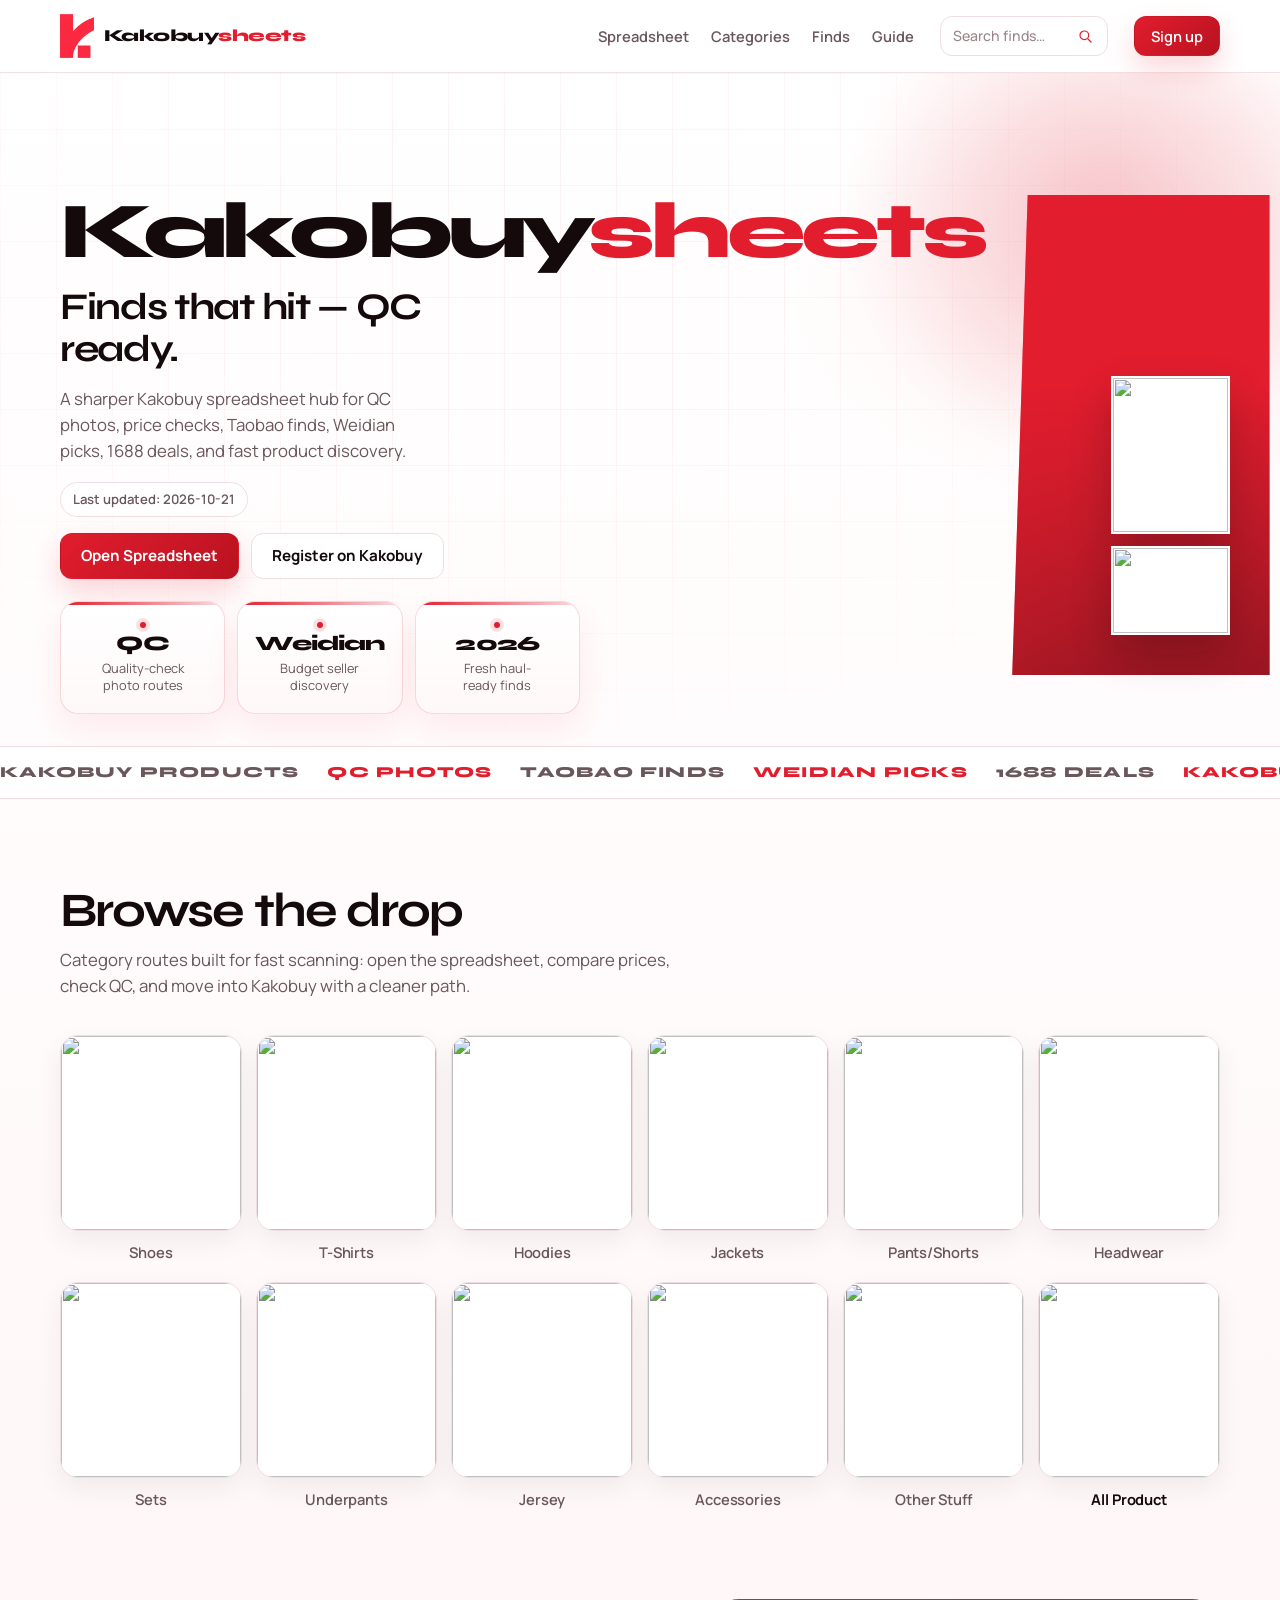
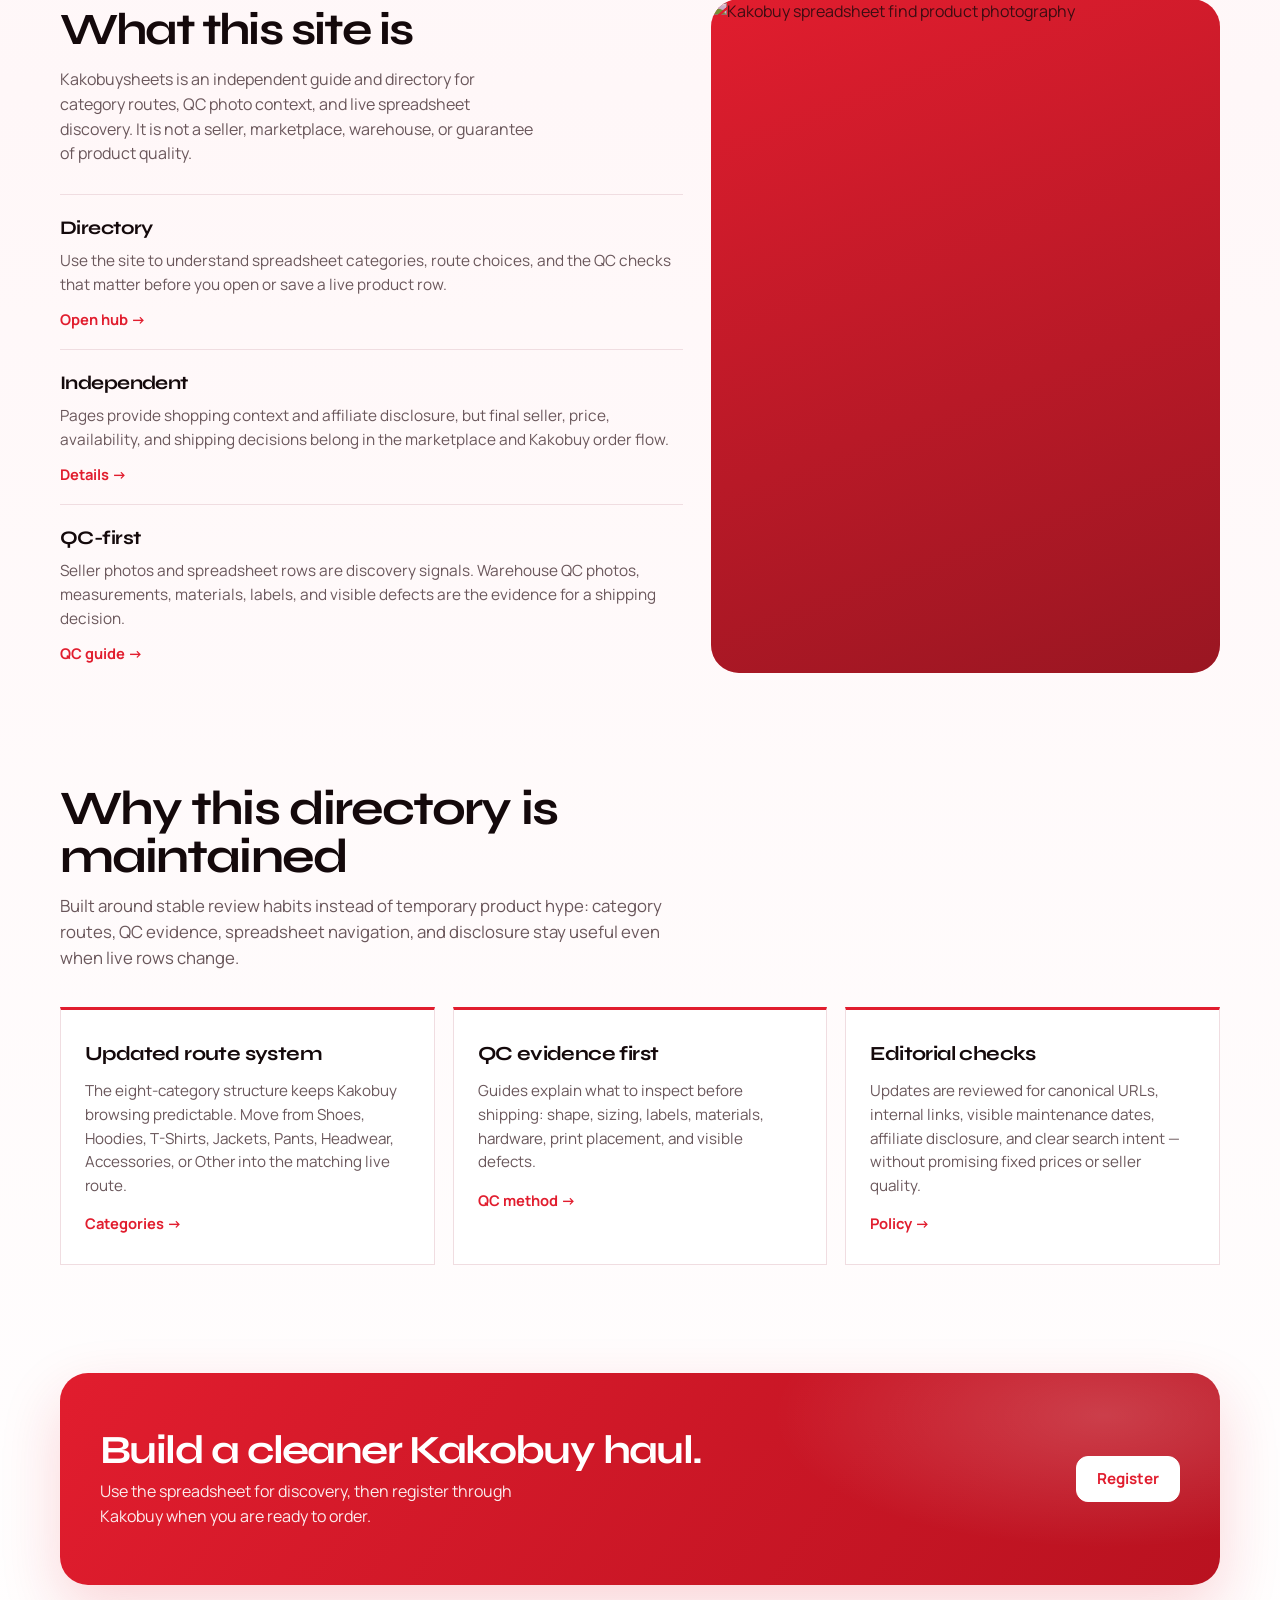
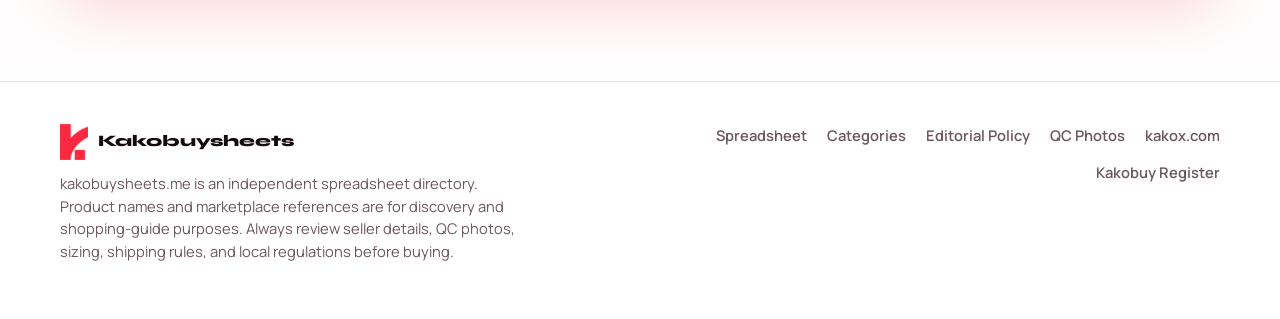
==== commit db82c022: "Point category tiles to internal finds filters instead of kakox.com." ====
--- a/index.html
+++ b/index.html
@@ -18,7 +18,7 @@
   <link rel="preconnect" href="https://fonts.googleapis.com" />
   <link rel="preconnect" href="https://fonts.gstatic.com" crossorigin />
   <link href="https://fonts.googleapis.com/css2?family=Manrope:wght@400;500;600;700;800&family=Syne:wght@700;800&display=swap" rel="stylesheet" />
-  <link rel="stylesheet" href="css/style.css?v=15" />
+  <link rel="stylesheet" href="css/style.css?v=16" />
 </head>
 <body>
   <header class="site-header">
@@ -118,47 +118,47 @@
           <p>Category routes built for fast scanning: open the spreadsheet, compare prices, check QC, and move into Kakobuy with a cleaner path.</p>
         </div>
         <div class="cat-grid">
-          <a class="cat-tile" href="shoes/">
+          <a class="cat-tile" href="finds/?cat=shoes">
             <span class="cat-thumb"><img src="https://cdn.jsdelivr.net/gh/qjy0126/kakobuysheetlink@main/img/products/7652933295.webp" alt="" loading="lazy" /></span>
             <span class="cat-label">Shoes</span>
           </a>
-          <a class="cat-tile" href="https://kakox.com/" target="_blank" rel="noopener">
+          <a class="cat-tile" href="finds/?cat=t-shirts">
             <span class="cat-thumb"><img src="https://cdn.jsdelivr.net/gh/qjy0126/kakobuysheetlink@main/img/products/7758836739.webp" alt="" loading="lazy" /></span>
             <span class="cat-label">T-Shirts</span>
           </a>
-          <a class="cat-tile" href="https://kakox.com/" target="_blank" rel="noopener">
+          <a class="cat-tile" href="finds/?cat=hoodies">
             <span class="cat-thumb"><img src="https://cdn.jsdelivr.net/gh/qjy0126/kakobuysheetlink@main/img/products/7769976357.webp" alt="" loading="lazy" /></span>
             <span class="cat-label">Hoodies</span>
           </a>
-          <a class="cat-tile" href="https://kakox.com/" target="_blank" rel="noopener">
+          <a class="cat-tile" href="finds/?cat=jackets">
             <span class="cat-thumb"><img src="https://cdn.jsdelivr.net/gh/qjy0126/kakobuysheetlink@main/img/products/7769942627.webp" alt="" loading="lazy" /></span>
             <span class="cat-label">Jackets</span>
           </a>
-          <a class="cat-tile" href="https://kakox.com/" target="_blank" rel="noopener">
+          <a class="cat-tile" href="finds/?cat=pants">
             <span class="cat-thumb"><img src="https://cdn.jsdelivr.net/gh/qjy0126/kakobuysheetlink@main/img/products/7761875477.webp" alt="" loading="lazy" /></span>
             <span class="cat-label">Pants/Shorts</span>
           </a>
-          <a class="cat-tile" href="https://kakox.com/" target="_blank" rel="noopener">
+          <a class="cat-tile" href="finds/?cat=headwear">
             <span class="cat-thumb"><img src="https://cdn.jsdelivr.net/gh/qjy0126/kakobuysheetlink@main/img/products/7769887549.webp" alt="" loading="lazy" /></span>
             <span class="cat-label">Headwear</span>
           </a>
-          <a class="cat-tile" href="https://kakox.com/" target="_blank" rel="noopener">
+          <a class="cat-tile" href="finds/?cat=sets">
             <span class="cat-thumb"><img src="https://cdn.jsdelivr.net/gh/qjy0126/kakobuysheetlink@main/img/products/7758909715.webp" alt="" loading="lazy" /></span>
             <span class="cat-label">Sets</span>
           </a>
-          <a class="cat-tile" href="https://kakox.com/" target="_blank" rel="noopener">
+          <a class="cat-tile" href="finds/?cat=underwear">
             <span class="cat-thumb"><img src="https://cdn.jsdelivr.net/gh/qjy0126/kakobuysheetlink@main/img/products/7873919895.webp" alt="" loading="lazy" /></span>
             <span class="cat-label">Underpants</span>
           </a>
-          <a class="cat-tile" href="https://kakox.com/" target="_blank" rel="noopener">
+          <a class="cat-tile" href="finds/?cat=jersey">
             <span class="cat-thumb"><img src="https://cdn.jsdelivr.net/gh/qjy0126/kakobuysheetlink@main/img/products/7772857134.webp" alt="" loading="lazy" /></span>
             <span class="cat-label">Jersey</span>
           </a>
-          <a class="cat-tile" href="https://kakox.com/" target="_blank" rel="noopener">
+          <a class="cat-tile" href="finds/?cat=accessories">
             <span class="cat-thumb"><img src="https://cdn.jsdelivr.net/gh/qjy0126/kakobuysheetlink@main/img/products/7773007666.webp" alt="" loading="lazy" /></span>
             <span class="cat-label">Accessories</span>
           </a>
-          <a class="cat-tile" href="https://kakox.com/" target="_blank" rel="noopener">
+          <a class="cat-tile" href="finds/?cat=other">
             <span class="cat-thumb"><img src="https://cdn.jsdelivr.net/gh/qjy0126/kakobuysheetlink@main/img/products/7770013729.webp" alt="" loading="lazy" /></span>
             <span class="cat-label">Other Stuff</span>
           </a>
@@ -256,6 +256,6 @@
     </div>
   </footer>
 
-  <script src="js/main.js?v=2"></script>
+  <script src="js/main.js?v=3"></script>
 </body>
 </html>
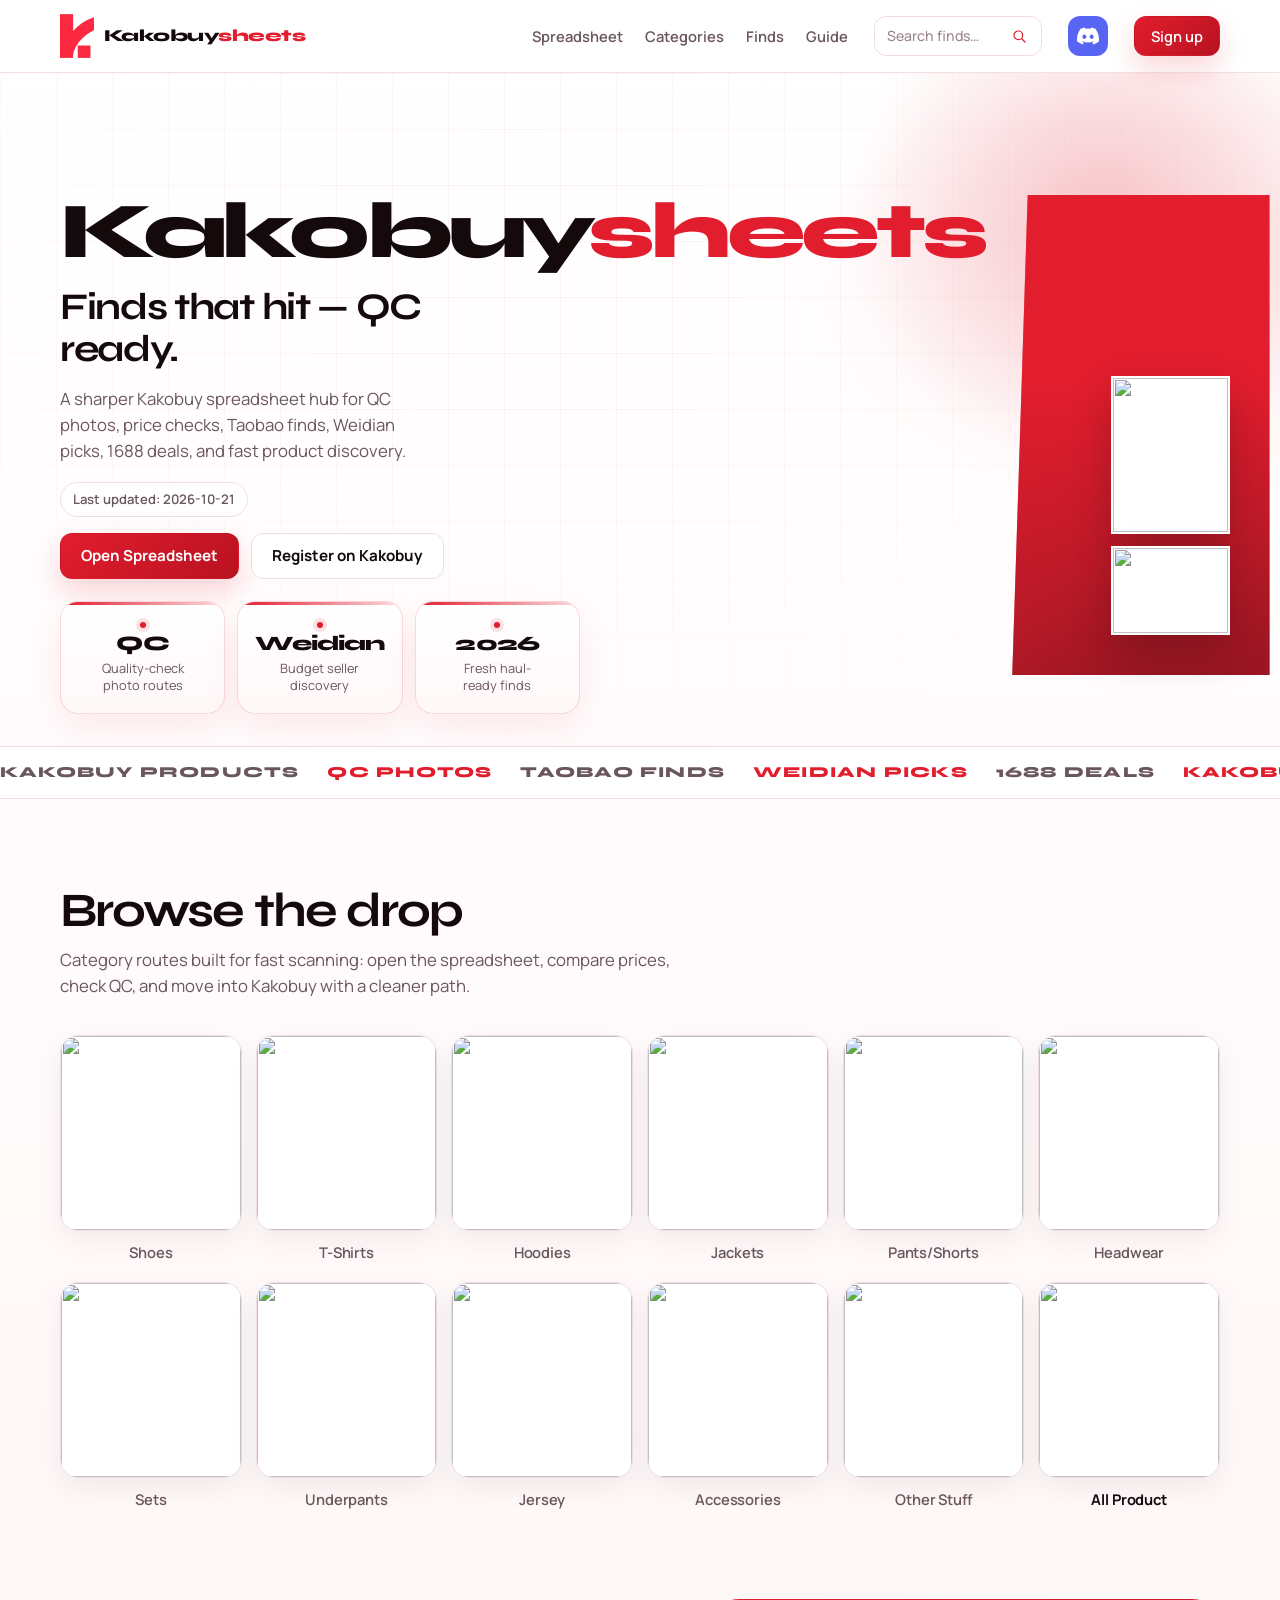
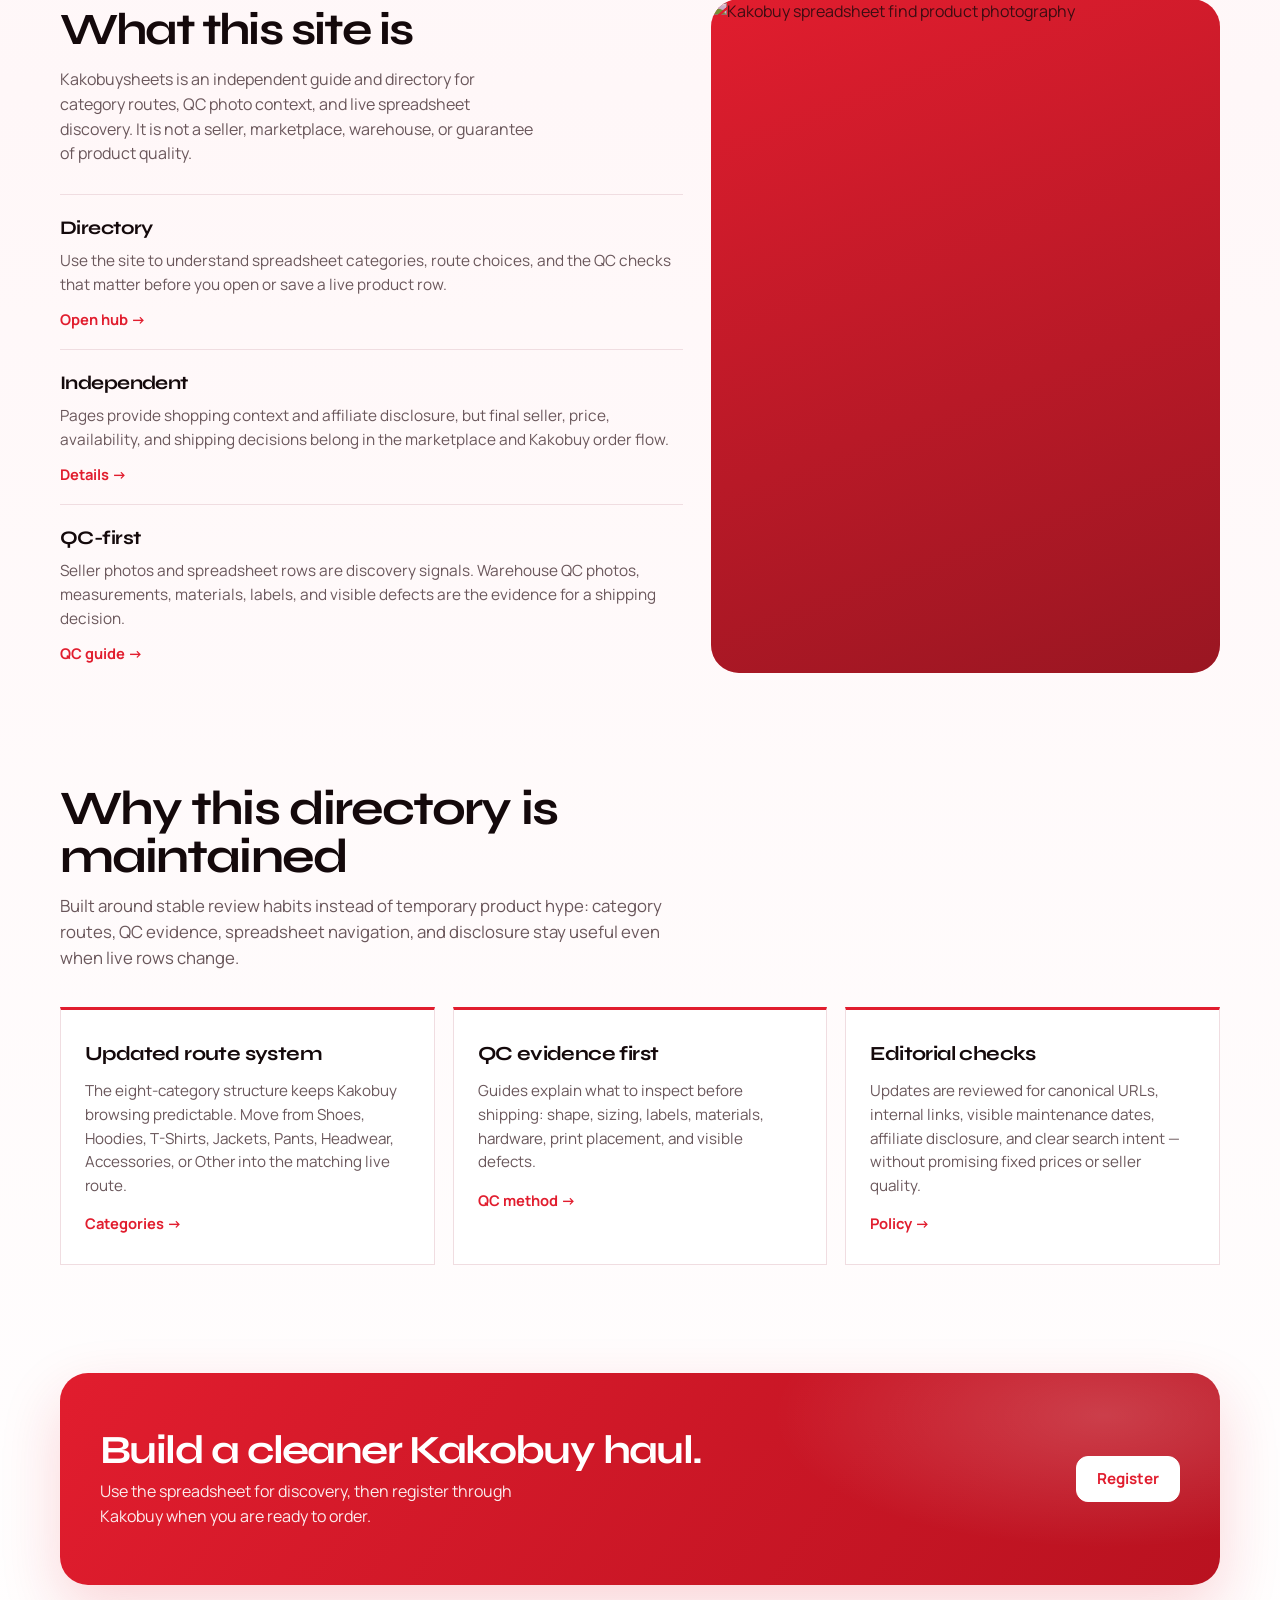
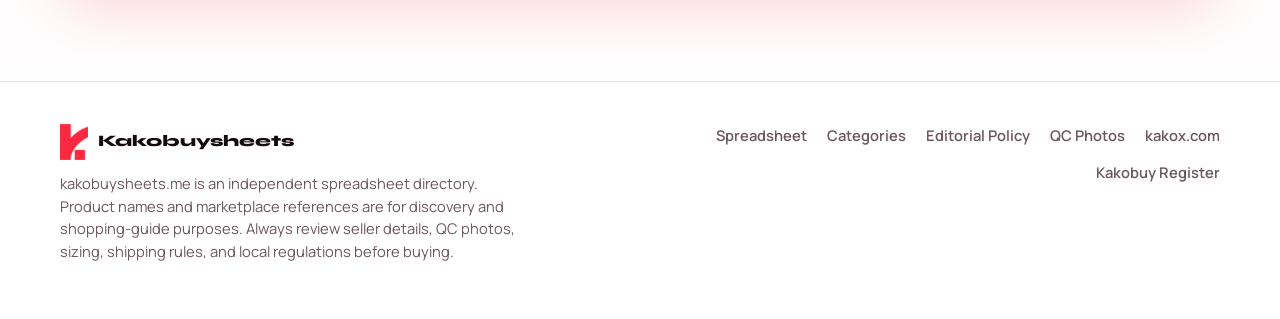
==== commit c039cc5d: "Add Discord invite button next to Sign up in the site nav." ====
--- a/index.html
+++ b/index.html
@@ -18,7 +18,7 @@
   <link rel="preconnect" href="https://fonts.googleapis.com" />
   <link rel="preconnect" href="https://fonts.gstatic.com" crossorigin />
   <link href="https://fonts.googleapis.com/css2?family=Manrope:wght@400;500;600;700;800&family=Syne:wght@700;800&display=swap" rel="stylesheet" />
-  <link rel="stylesheet" href="css/style.css?v=16" />
+  <link rel="stylesheet" href="css/style.css?v=17" />
 </head>
 <body>
   <header class="site-header">
@@ -41,6 +41,9 @@
             <svg width="16" height="16" viewBox="0 0 24 24" fill="none"><circle cx="11" cy="11" r="6.5" stroke="currentColor" stroke-width="1.8"/><path d="M16.5 16.5 21 21" stroke="currentColor" stroke-width="1.8" stroke-linecap="round"/></svg>
           </span>
         </button>
+                <a class="btn nav-discord" href="https://discord.gg/7DRMaMAADv" target="_blank" rel="noopener" aria-label="Discord">
+          <svg viewBox="0 0 24 24" fill="currentColor" aria-hidden="true"><path d="M20.317 4.37a19.8 19.8 0 0 0-4.885-1.515.074.074 0 0 0-.079.037c-.21.375-.444.864-.608 1.25a18.3 18.3 0 0 0-5.487 0 12.6 12.6 0 0 0-.617-1.25.077.077 0 0 0-.079-.037A19.7 19.7 0 0 0 3.677 4.37a.07.07 0 0 0-.032.027C.533 9.046-.32 13.58.099 18.057a.082.082 0 0 0 .031.057 19.9 19.9 0 0 0 5.993 3.03.078.078 0 0 0 .084-.028 14 14 0 0 0 1.226-1.994.076.076 0 0 0-.041-.106 13.1 13.1 0 0 1-1.872-.9.077.077 0 0 1-.008-.128 10.2 10.2 0 0 0 .372-.292.074.074 0 0 1 .077-.01c3.928 1.793 8.18 1.793 12.062 0a.074.074 0 0 1 .078.01c.12.098.246.198.373.292a.077.077 0 0 1-.006.127 12.3 12.3 0 0 1-1.873.899.077.077 0 0 0-.041.107c.36.698.772 1.362 1.225 1.993a.076.076 0 0 0 .084.028 19.8 19.8 0 0 0 6.002-3.03.077.077 0 0 0 .032-.054c.5-5.177-.838-9.674-3.549-13.66a.061.061 0 0 0-.031-.03zM8.02 15.331c-1.183 0-2.157-1.085-2.157-2.419 0-1.333.956-2.419 2.157-2.419 1.21 0 2.176 1.096 2.157 2.42 0 1.333-.956 2.418-2.157 2.418m7.975 0c-1.183 0-2.157-1.085-2.157-2.419 0-1.333.955-2.419 2.157-2.419 1.21 0 2.176 1.096 2.157 2.42 0 1.333-.946 2.418-2.157 2.418"/></svg>
+        </a>
         <a class="btn btn-solid nav-cta" href="https://ikako.vip/r/9v88f" target="_blank" rel="noopener">Sign up</a>
       </nav>
     </div>
--- a/css/style.css
+++ b/css/style.css
@@ -150,6 +150,31 @@
   color: #fff !important;
 }
 
+.nav-discord {
+  display: inline-grid;
+  place-items: center;
+  width: 40px;
+  height: 40px;
+  min-height: 40px;
+  margin-left: 4px;
+  padding: 0;
+  border-radius: 12px;
+  background: #5865f2;
+  color: #fff !important;
+  flex: 0 0 auto;
+}
+
+.nav-discord svg {
+  width: 22px;
+  height: 22px;
+  display: block;
+}
+
+.nav-discord:hover {
+  background: #4752c4;
+  color: #fff !important;
+}
+
 .nav-search {
   display: flex;
   align-items: center;
@@ -1326,6 +1351,12 @@
     width: 100%;
   }
 
+  .nav-discord {
+    margin: 12px 0 0;
+    width: 100%;
+    height: 44px;
+  }
+
   .nav-search {
     margin: 12px 0 0;
     max-width: none;
